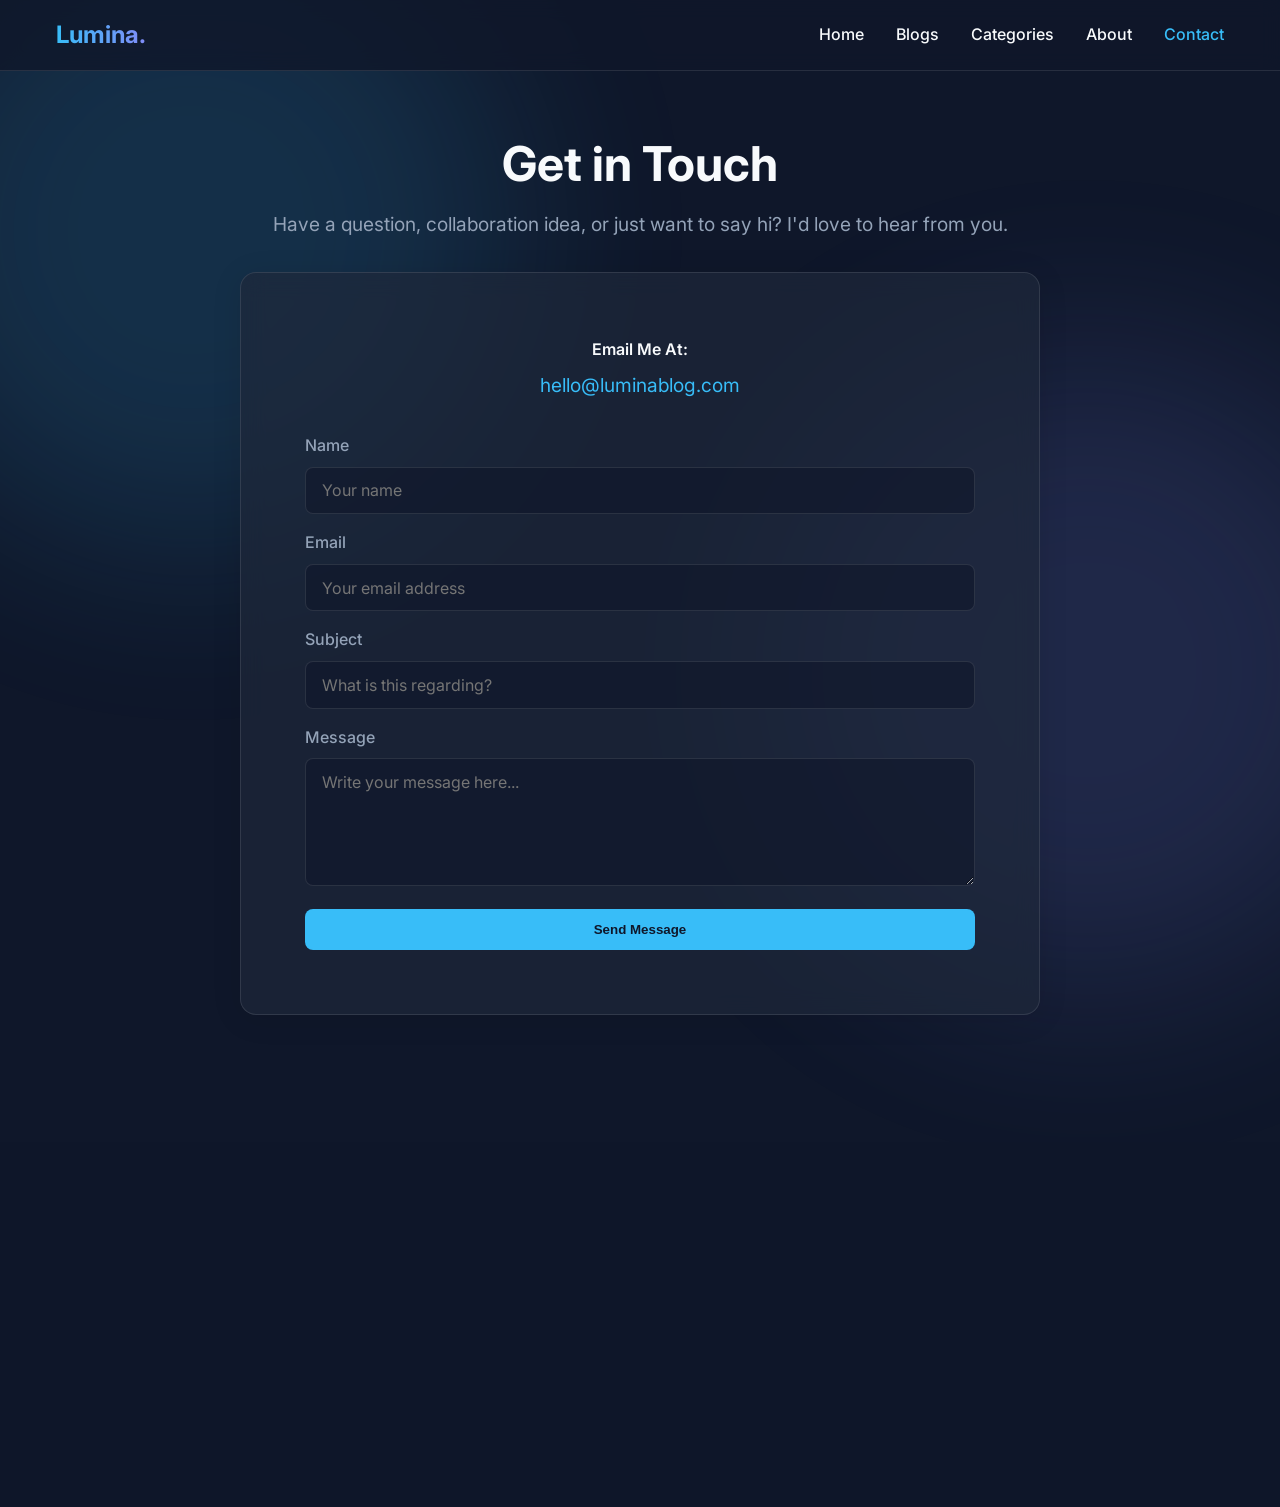
==== contact.html @ 1f3d2185 "Initial commit" ====
<!DOCTYPE html>
<html lang="en">
<head>
    <meta charset="UTF-8">
    <meta name="viewport" content="width=device-width, initial-scale=1.0">
    <title>Contact | Lumina</title>
    <link rel="stylesheet" href="styles.css">
</head>
<body>
    <header>
        <div class="container nav-content">
            <a href="home.html" class="logo">Lumina.</a>
            <nav class="nav-links">
                <a href="home.html">Home</a>
                <a href="index.html">Blogs</a>
                <a href="#">Categories</a>
                <a href="about.html">About</a>
                <a href="contact.html" style="color: var(--accent);">Contact</a>
            </nav>
        </div>
    </header>

    <main class="container">
        <section class="fade-in" style="padding: var(--spacing-xl) 0; max-width: 800px; margin: 0 auto;">
            <div style="text-align: center; margin-bottom: var(--spacing-lg);">
                <h1>Get in Touch</h1>
                <p style="color: var(--text-secondary); font-size: 1.2rem;">Have a question, collaboration idea, or just want to say hi? I'd love to hear from you.</p>
            </div>

            <div class="glass" style="padding: var(--spacing-xl);">
                <div style="margin-bottom: var(--spacing-lg); text-align: center;">
                    <p style="font-weight: 600; margin-bottom: var(--spacing-sm);">Email Me At:</p>
                    <a href="mailto:hello@luminablog.com" style="color: var(--accent); font-size: 1.2rem;">hello@luminablog.com</a>
                </div>
                
                <form>
                    <div class="form-group">
                        <label for="name">Name</label>
                        <input type="text" id="name" placeholder="Your name" required>
                    </div>
                    <div class="form-group">
                        <label for="email">Email</label>
                        <input type="email" id="email" placeholder="Your email address" required>
                    </div>
                    <div class="form-group">
                        <label for="subject">Subject</label>
                        <input type="text" id="subject" placeholder="What is this regarding?" required>
                    </div>
                    <div class="form-group">
                        <label for="message">Message</label>
                        <textarea id="message" rows="5" placeholder="Write your message here..." required></textarea>
                    </div>
                    <button type="submit" class="btn" style="width: 100%;">Send Message</button>
                </form>
            </div>
        </section>
    </main>

    <footer>
        <div class="container footer-content">
            <div class="footer-col">
                <h3 class="logo" style="margin-bottom: var(--spacing-sm);">Lumina.</h3>
                <p style="color: var(--text-secondary); font-size: 0.9rem;">Empowering creators with insights for the modern web.</p>
            </div>
            <div class="footer-col">
                <h3>Quick Links</h3>
                <ul>
                    <li><a href="home.html">Home</a></li>
                    <li><a href="index.html">Blogs</a></li>
                    <li><a href="about.html">About</a></li>
                    <li><a href="contact.html">Contact</a></li>
                </ul>
            </div>
            <div class="footer-col">
                <h3>Legal</h3>
                <ul>
                    <li><a href="#">Privacy Policy</a></li>
                    <li><a href="#">Terms of Service</a></li>
                </ul>
            </div>
            <div class="footer-col">
                <h3>Connect</h3>
                <div class="social-icons">
                    <a href="#" class="social-icon">Tw</a>
                    <a href="#" class="social-icon">In</a>
                    <a href="#" class="social-icon">Gh</a>
                </div>
            </div>
        </div>
        <div class="container footer-bottom">
            &copy; 2026 Lumina Blog. All rights reserved.
        </div>
    </footer>

    <script src="script.js"></script>
</body>
</html>
---- styles.css ----
@import url('https://fonts.googleapis.com/css2?family=Inter:wght@300;400;500;600;700&display=swap');

:root {
  /* Colors */
  --bg-primary: #0f172a;
  --bg-secondary: #1e293b;
  --text-primary: #f8fafc;
  --text-secondary: #94a3b8;
  --accent: #38bdf8;
  --accent-hover: #0ea5e9;
  
  /* Glassmorphism */
  --glass-bg: rgba(30, 41, 59, 0.7);
  --glass-border: rgba(255, 255, 255, 0.1);
  --glass-shadow: 0 4px 30px rgba(0, 0, 0, 0.1);

  /* Spacing & Layout */
  --max-width: 1200px;
  --spacing-sm: 0.5rem;
  --spacing-md: 1rem;
  --spacing-lg: 2rem;
  --spacing-xl: 4rem;
  
  /* Transitions */
  --transition-fast: 0.2s ease;
  --transition-normal: 0.3s ease;
}

* {
  margin: 0;
  padding: 0;
  box-sizing: border-box;
}

body {
  font-family: 'Inter', sans-serif;
  background-color: var(--bg-primary);
  color: var(--text-primary);
  line-height: 1.6;
  min-height: 100vh;
  position: relative;
  overflow-x: hidden;
}

/* Background Gradients */
body::before, body::after {
  content: '';
  position: fixed;
  width: 50vw;
  height: 50vw;
  border-radius: 50%;
  filter: blur(100px);
  z-index: -1;
  opacity: 0.15;
}

body::before {
  top: -10%;
  left: -10%;
  background: var(--accent);
}

body::after {
  bottom: -10%;
  right: -10%;
  background: #818cf8;
}

a {
  color: inherit;
  text-decoration: none;
}

img {
  max-width: 100%;
  display: block;
}

/* Typography */
h1, h2, h3, h4 {
  font-weight: 700;
  line-height: 1.2;
}

h1 { font-size: 3rem; margin-bottom: var(--spacing-md); }
h2 { font-size: 2rem; margin-bottom: var(--spacing-md); }
h3 { font-size: 1.5rem; margin-bottom: var(--spacing-sm); }

/* Layout Utilities */
.container {
  max-width: var(--max-width);
  margin: 0 auto;
  padding: 0 var(--spacing-md);
}

/* Glass Utility */
.glass {
  background: var(--glass-bg);
  backdrop-filter: blur(12px);
  -webkit-backdrop-filter: blur(12px);
  border: 1px solid var(--glass-border);
  box-shadow: var(--glass-shadow);
  border-radius: 16px;
}

/* Header */
header {
  position: sticky;
  top: 0;
  z-index: 100;
  padding: var(--spacing-md) 0;
  background: rgba(15, 23, 42, 0.8);
  backdrop-filter: blur(10px);
  border-bottom: 1px solid var(--glass-border);
}

.nav-content {
  display: flex;
  justify-content: space-between;
  align-items: center;
}

.logo {
  font-size: 1.5rem;
  font-weight: 700;
  background: linear-gradient(to right, #38bdf8, #818cf8);
  -webkit-background-clip: text;
  -webkit-text-fill-color: transparent;
}

.nav-links {
  display: flex;
  gap: var(--spacing-lg);
}

.nav-links a {
  font-weight: 500;
  transition: color var(--transition-fast);
}

.nav-links a:hover {
  color: var(--accent);
}

/* Hero Section */
.hero {
  padding: var(--spacing-xl) 0;
  text-align: center;
}

.hero p {
  color: var(--text-secondary);
  font-size: 1.2rem;
  max-width: 600px;
  margin: 0 auto;
}

/* Blog Grid */
.blog-grid {
  display: grid;
  grid-template-columns: repeat(auto-fill, minmax(300px, 1fr));
  gap: var(--spacing-lg);
  padding: var(--spacing-lg) 0 var(--spacing-xl);
}

/* Blog Card */
.blog-card {
  overflow: hidden;
  transition: transform var(--transition-normal), box-shadow var(--transition-normal);
  cursor: pointer;
  display: flex;
  flex-direction: column;
}

.blog-card:hover {
  transform: translateY(-5px);
  box-shadow: 0 10px 40px rgba(0, 0, 0, 0.2);
}

.blog-card-image {
  width: 100%;
  height: 200px;
  object-fit: cover;
  border-bottom: 1px solid var(--glass-border);
}

.blog-card-content {
  padding: var(--spacing-lg);
  display: flex;
  flex-direction: column;
  flex-grow: 1;
}

.blog-meta {
  color: var(--accent);
  font-size: 0.875rem;
  font-weight: 500;
  margin-bottom: var(--spacing-sm);
}

.blog-card p {
  color: var(--text-secondary);
  margin-bottom: var(--spacing-md);
  flex-grow: 1;
}

.read-more {
  color: var(--text-primary);
  font-weight: 600;
  font-size: 0.9rem;
  display: inline-flex;
  align-items: center;
  transition: color var(--transition-fast);
}

.read-more:hover {
  color: var(--accent);
}

.read-more::after {
  content: '→';
  margin-left: 5px;
  transition: transform var(--transition-fast);
}

.blog-card:hover .read-more::after {
  transform: translateX(5px);
}

/* Post View Page */
.post-header {
  padding: var(--spacing-xl) 0 var(--spacing-lg);
  text-align: center;
  max-width: 800px;
  margin: 0 auto;
}

.post-meta {
  color: var(--accent);
  font-weight: 500;
  margin-bottom: var(--spacing-md);
  display: block;
}

.post-hero-image {
  width: 100%;
  height: 400px;
  object-fit: cover;
  border-radius: 16px;
  margin-bottom: var(--spacing-xl);
}

.post-content {
  max-width: 800px;
  margin: 0 auto;
  font-size: 1.1rem;
  color: var(--text-secondary);
}

.post-content p {
  margin-bottom: var(--spacing-md);
}

.post-content h2 {
  color: var(--text-primary);
  margin-top: var(--spacing-lg);
}

/* Animations */
.fade-in {
  opacity: 0;
  transform: translateY(20px);
  transition: opacity 0.6s ease-out, transform 0.6s ease-out;
}

.fade-in.visible {
  opacity: 1;
  transform: translateY(0);
}

/* Responsive */
@media (max-width: 768px) {
  h1 { font-size: 2.5rem; }
  .nav-links { display: none; /* Basic mobile nav hidden for simplicity */ }
  .post-hero-image { height: 250px; }
}

/* Forms & Inputs */
.form-group {
  margin-bottom: var(--spacing-md);
}

.form-group label {
  display: block;
  margin-bottom: var(--spacing-sm);
  color: var(--text-secondary);
  font-weight: 500;
}

input, textarea, select {
  width: 100%;
  padding: 0.8rem 1rem;
  background: rgba(15, 23, 42, 0.6);
  border: 1px solid var(--glass-border);
  border-radius: 8px;
  color: var(--text-primary);
  font-family: inherit;
  font-size: 1rem;
  transition: border-color var(--transition-fast), box-shadow var(--transition-fast);
}

input:focus, textarea:focus, select:focus {
  outline: none;
  border-color: var(--accent);
  box-shadow: 0 0 0 2px rgba(56, 189, 248, 0.2);
}

.btn {
  display: inline-block;
  padding: 0.8rem 1.5rem;
  background: var(--accent);
  color: #0f172a;
  font-weight: 600;
  border: none;
  border-radius: 8px;
  cursor: pointer;
  transition: background var(--transition-fast), transform var(--transition-fast);
  text-align: center;
}

.btn:hover {
  background: var(--accent-hover);
  transform: translateY(-2px);
}

.btn-glass {
  background: var(--glass-bg);
  color: var(--text-primary);
  border: 1px solid var(--glass-border);
  backdrop-filter: blur(12px);
}
.btn-glass:hover {
  background: rgba(255, 255, 255, 0.1);
  color: var(--text-primary);
}

/* Search Bar */
.search-container {
  display: flex;
  gap: var(--spacing-sm);
  max-width: 500px;
  margin: 0 auto var(--spacing-lg);
}
.search-container input {
  flex-grow: 1;
}

/* Categories & Tags */
.category-list, .tag-list {
  display: flex;
  flex-wrap: wrap;
  gap: var(--spacing-sm);
  margin-bottom: var(--spacing-md);
  justify-content: center;
}
.tag {
  background: rgba(56, 189, 248, 0.1);
  color: var(--accent);
  padding: 0.4rem 0.8rem;
  border-radius: 20px;
  font-size: 0.85rem;
  font-weight: 500;
  border: 1px solid rgba(56, 189, 248, 0.2);
  transition: background var(--transition-fast);
}
.tag:hover {
  background: rgba(56, 189, 248, 0.2);
}

/* About Page */
.profile-section {
  display: flex;
  flex-direction: column;
  align-items: center;
  text-align: center;
  gap: var(--spacing-lg);
  padding: var(--spacing-xl) 0;
}
.profile-img {
  width: 150px;
  height: 150px;
  border-radius: 50%;
  object-fit: cover;
  border: 4px solid var(--accent);
  box-shadow: 0 0 20px rgba(56, 189, 248, 0.3);
}

/* Single Post Specifics */
.post-meta-details {
  display: flex;
  justify-content: center;
  gap: var(--spacing-md);
  color: var(--text-secondary);
  font-size: 0.9rem;
  margin-bottom: var(--spacing-md);
}
.toc {
  background: rgba(15, 23, 42, 0.4);
  padding: var(--spacing-lg);
  border-radius: 12px;
  margin-bottom: var(--spacing-xl);
  border: 1px solid var(--glass-border);
}
.toc ul {
  list-style: none;
  padding-left: var(--spacing-md);
}
.toc a {
  color: var(--text-secondary);
  display: block;
  margin-bottom: 0.5rem;
}
.toc a:hover {
  color: var(--accent);
}

.share-buttons {
  display: flex;
  gap: var(--spacing-md);
  margin-top: var(--spacing-xl);
  padding-top: var(--spacing-md);
  border-top: 1px solid var(--glass-border);
}
.post-navigation {
  display: flex;
  justify-content: space-between;
  margin-top: var(--spacing-xl);
  gap: var(--spacing-md);
}
.post-nav-card {
  flex: 1;
  padding: var(--spacing-md);
  text-align: center;
}

/* Comments Section */
.comments-section {
  margin-top: var(--spacing-xl);
  padding-top: var(--spacing-xl);
  border-top: 1px solid var(--glass-border);
}
.comment {
  padding: var(--spacing-md);
  background: rgba(255, 255, 255, 0.03);
  border-radius: 12px;
  margin-bottom: var(--spacing-md);
}

/* Footer */
footer {
  background: rgba(15, 23, 42, 0.9);
  backdrop-filter: blur(10px);
  border-top: 1px solid var(--glass-border);
  padding: var(--spacing-xl) 0 var(--spacing-lg);
  margin-top: var(--spacing-xl);
}
.footer-content {
  display: grid;
  grid-template-columns: repeat(auto-fit, minmax(200px, 1fr));
  gap: var(--spacing-lg);
  margin-bottom: var(--spacing-lg);
}
.footer-col h3 {
  color: var(--text-primary);
  margin-bottom: var(--spacing-md);
}
.footer-col ul {
  list-style: none;
}
.footer-col ul li {
  margin-bottom: 0.5rem;
}
.footer-col ul a {
  color: var(--text-secondary);
  transition: color var(--transition-fast);
}
.footer-col ul a:hover {
  color: var(--accent);
}
.social-icons {
  display: flex;
  gap: var(--spacing-sm);
}
.social-icon {
  width: 40px;
  height: 40px;
  display: flex;
  align-items: center;
  justify-content: center;
  background: rgba(255,255,255,0.1);
  border-radius: 50%;
  color: var(--text-primary);
  transition: background var(--transition-fast);
}
.social-icon:hover {
  background: var(--accent);
}
.footer-bottom {
  text-align: center;
  color: var(--text-secondary);
  padding-top: var(--spacing-lg);
  border-top: 1px solid rgba(255,255,255,0.05);
  font-size: 0.9rem;
}
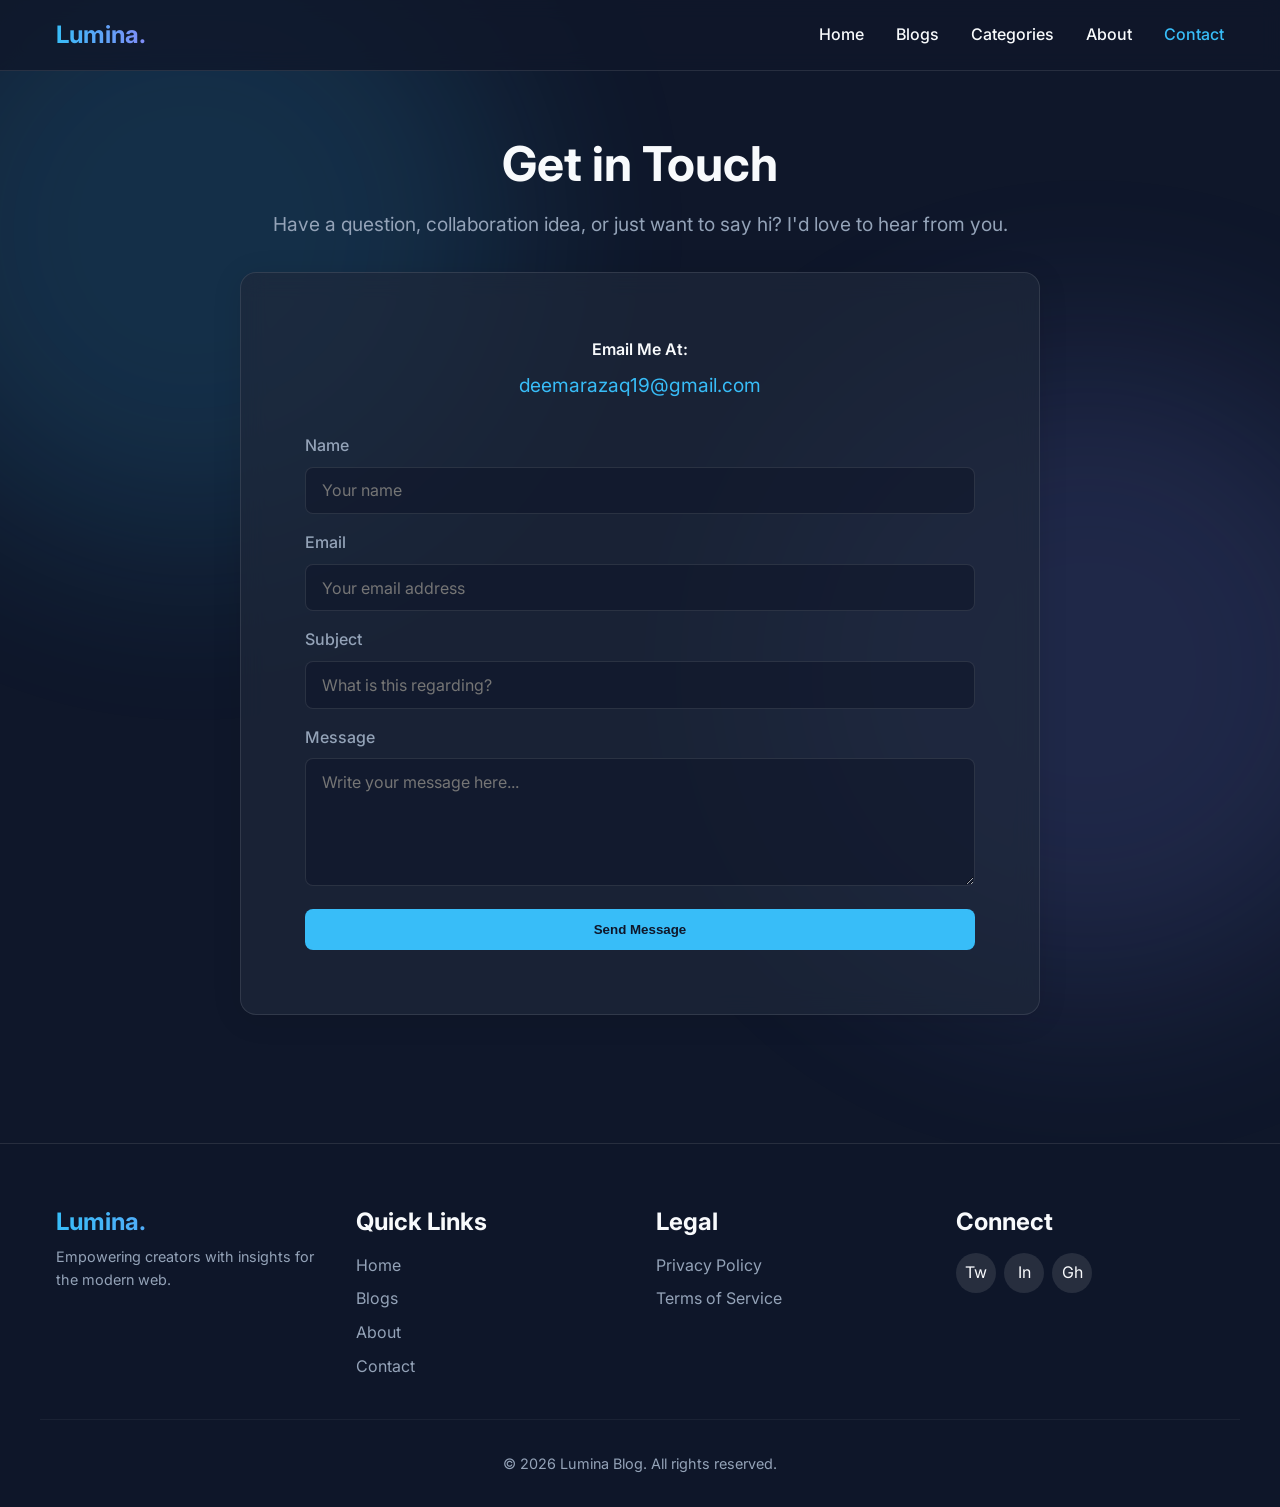
==== commit 20ede691: "update email address" ====
--- a/contact.html
+++ b/contact.html
@@ -30,7 +30,7 @@
             <div class="glass" style="padding: var(--spacing-xl);">
                 <div style="margin-bottom: var(--spacing-lg); text-align: center;">
                     <p style="font-weight: 600; margin-bottom: var(--spacing-sm);">Email Me At:</p>
-                    <a href="mailto:hello@luminablog.com" style="color: var(--accent); font-size: 1.2rem;">hello@luminablog.com</a>
+                    <a href="mailto:deemarazaq19@gmail.com" style="color: var(--accent); font-size: 1.2rem;">deemarazaq19@gmail.com</a>
                 </div>
                 
                 <form>
